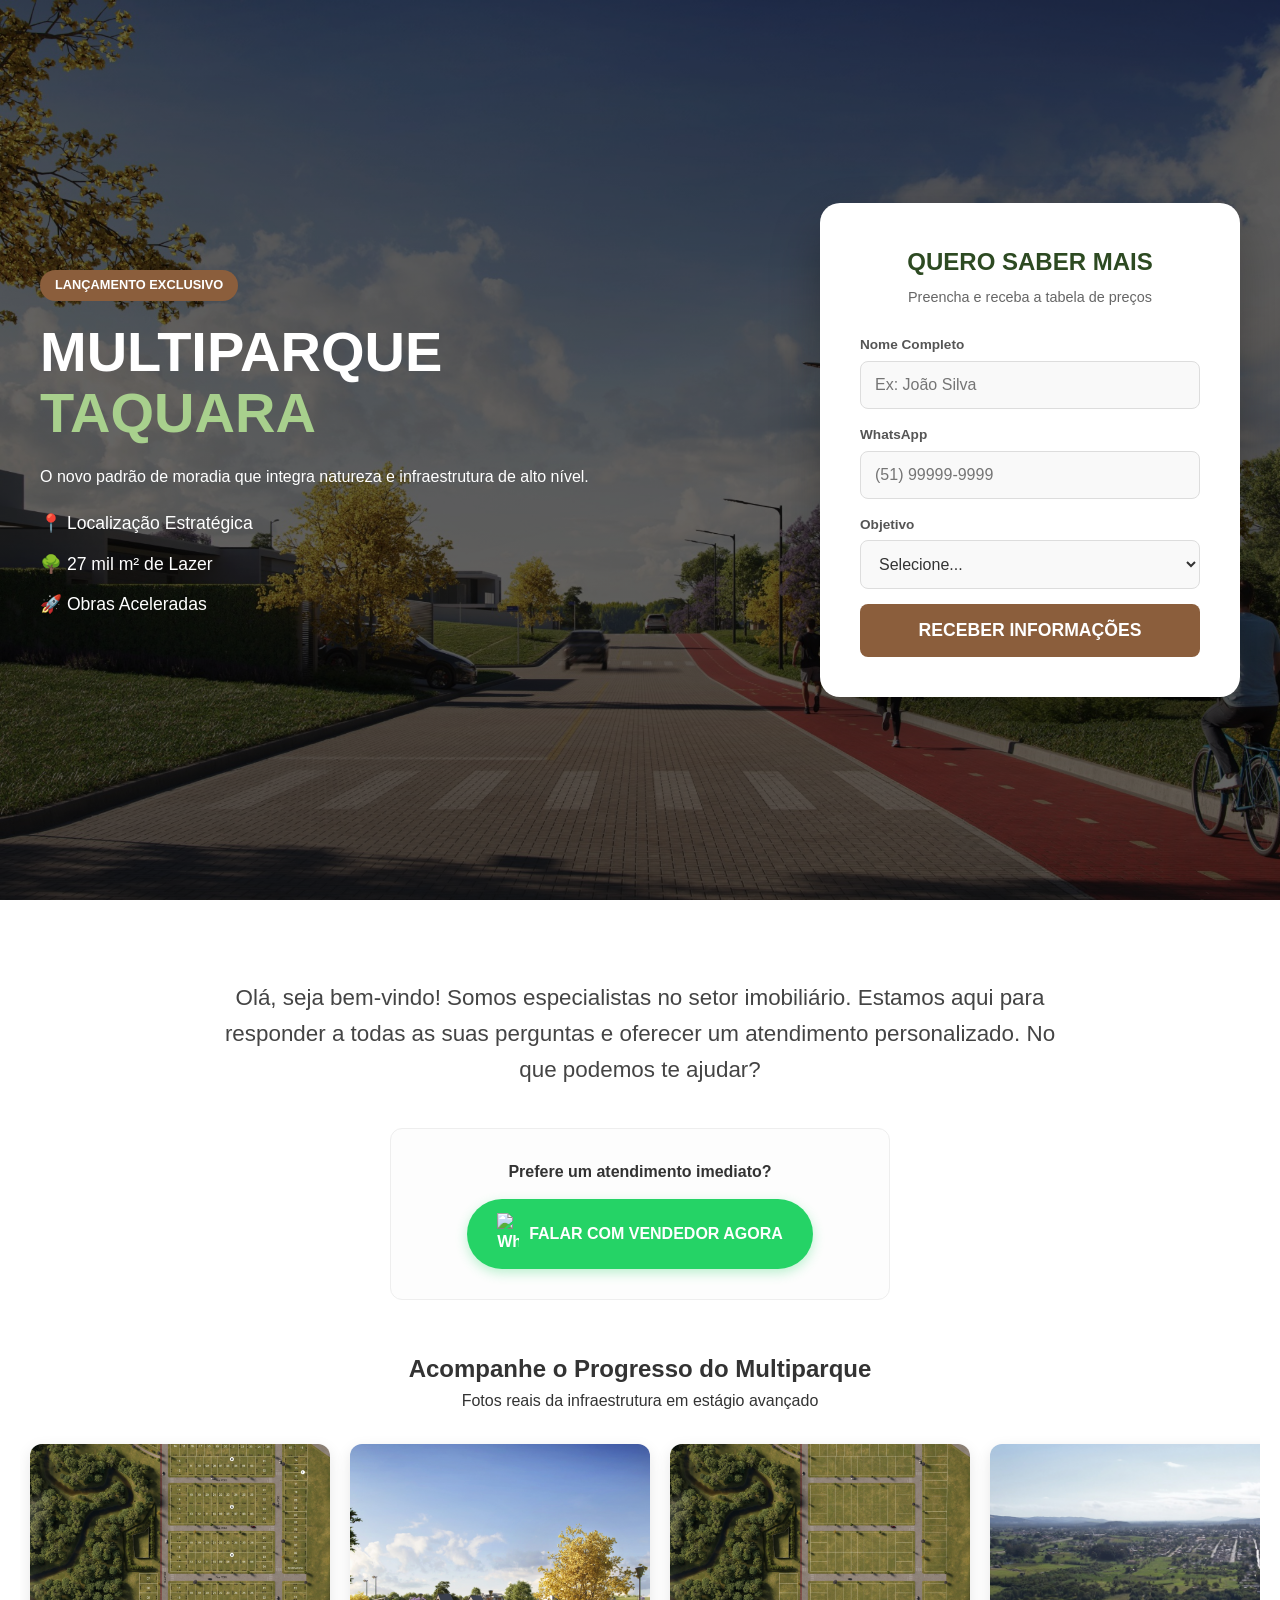
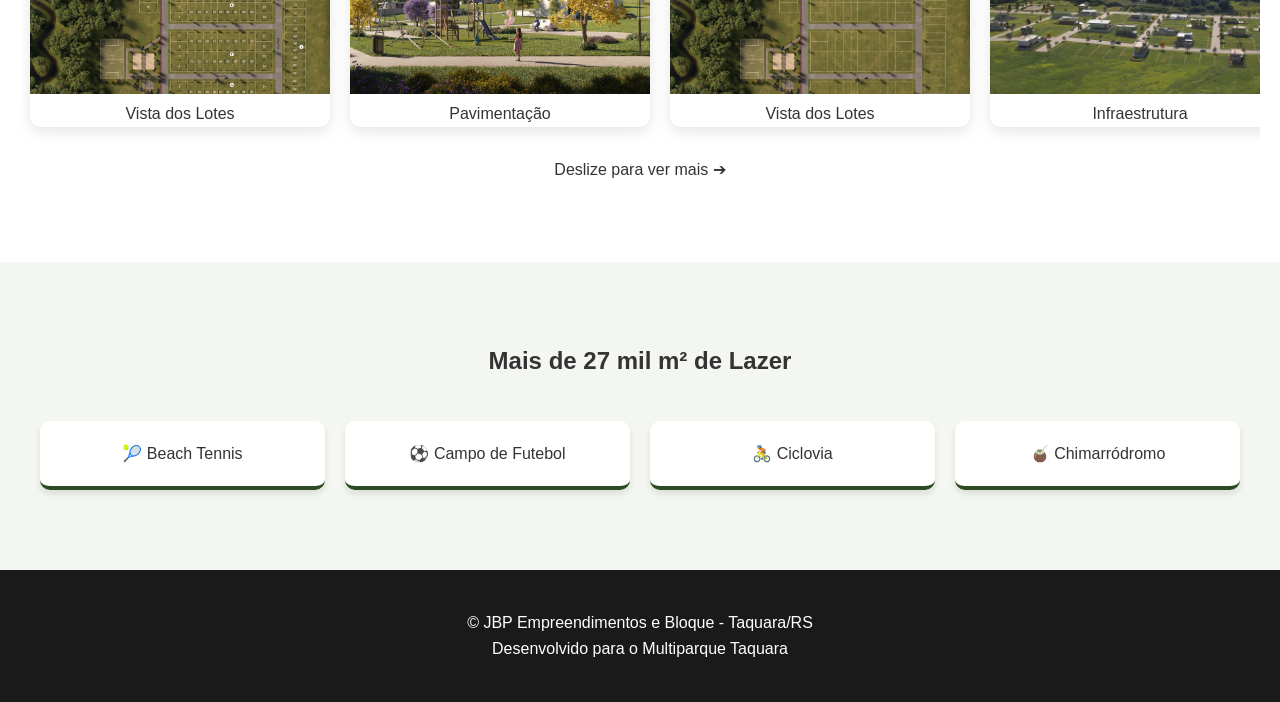
==== index.html @ 9bfda14d "Update index.html" ====
<!DOCTYPE html>
<html lang="pt-br">
<head>
    <!-- Google tag (gtag.js) -->
    <script async src="https://www.googletagmanager.com/gtag/js?id=AW-18096893362"></script>
    <script>
      window.dataLayer = window.dataLayer || [];
      function gtag(){dataLayer.push(arguments);}
      gtag('js', new Date());

      gtag('config', 'AW-18096893362');
    </script>
    <meta charset="UTF-8">
    <meta name="viewport" content="width=device-width, initial-scale=1.0">
    <title>Multiparque Taquara - Seu Novo Padrão de Moradia</title>
    <link rel="stylesheet" href="style.css">
</head>
<body>

    <header class="hero">
        <div class="hero-container">
            <div class="hero-content-left">
                <span class="tag-lancamento">LANÇAMENTO EXCLUSIVO</span>
                <h1>MULTIPARQUE <br><span>TAQUARA</span></h1>
                <p>O novo padrão de moradia que integra natureza e infraestrutura de alto nível.</p>
                <ul class="hero-features">
                    <li>📍 Localização Estratégica</li>
                    <li>🌳 27 mil m² de Lazer</li>
                    <li>🚀 Obras Aceleradas</li>
                </ul>
            </div>

            <div class="hero-form-card">
                <div class="form-header">
                    <h3>QUERO SABER MAIS</h3>
                    <p>Preencha e receba a tabela de preços</p>
                </div>
                <form id="formLeadRapido">
                    <div class="input-group">
                        <label for="nome">Nome Completo</label>
                        <input type="text" id="nome" name="nome" placeholder="Ex: João Silva" required>
                    </div>
                    <div class="input-group">
                        <label for="whatsapp">WhatsApp</label>
                        <input type="tel" id="whatsapp" name="whatsapp" placeholder="(51) 99999-9999" required>
                    </div>
                    <div class="input-group">
                        <label for="objetivo">Objetivo</label>
                        <select id="objetivo" name="objetivo" required>
                            <option value="">Selecione...</option>
                            <option value="morar">Quero Morar</option>
                            <option value="investir">Quero Investir</option>
                        </select>
                    </div>
                    <button type="submit" class="btn-submit">RECEBER INFORMAÇÕES</button>
                </form>
            </div>
        </div>
    </header>

    <section id="obras" class="obra-section">
        <div class="welcome-text" style="max-width: 900px; margin: 0 auto 40px auto; padding: 0 20px;">
            <h1 style="font-size: 1.4rem; line-height: 1.6; color: #444; font-weight: 500;">
                Olá, seja bem-vindo! Somos especialistas no setor imobiliário. Estamos aqui para responder a todas as suas perguntas e oferecer um atendimento personalizado. No que podemos te ajudar?
            </h1>
        </div>

        <div class="atendimento-whatsapp" style="text-align: center; margin-bottom: 50px; padding: 30px; background: #fdfdfd; border-radius: 12px; border: 1px solid #eee; display: inline-block; width: 100%; max-width: 500px;">
            <p style="font-weight: bold; margin-bottom: 15px; color: #333;">Prefere um atendimento imediato?</p>
            <a href="https://wa.me/5551992201909?text=Olá! Estou no site do MultiParque Taquara e gostaria de mais informações." 
                target="_blank" 
                style="background-color: #25D366; color: white; padding: 14px 30px; border-radius: 50px; text-decoration: none; font-weight: bold; display: inline-flex; align-items: center; gap: 10px; transition: 0.3s; box-shadow: 0 4px 12px rgba(37, 211, 102, 0.3);">
                <img src="https://upload.wikimedia.org/wikipedia/commons/6/6b/WhatsApp.svg" width="22" alt="WhatsApp">
                FALAR COM VENDEDOR AGORA
            </a>
        </div> 

        <h2>Acompanhe o Progresso do Multiparque</h2>
        <p>Fotos reais da infraestrutura em estágio avançado</p>
        
        <div class="obra-grid">
            <div class="obra-card">
                <img src="obra1.jpeg" alt="Vista dos Lotes Multiparque">
                <div class="obra-label">Vista dos Lotes</div>
            </div>
            <div class="obra-card">
                <img src="obra2.jpeg" alt="Pavimentação Multiparque">
                <div class="obra-label">Pavimentação</div>
            </div>
            <div class="obra-card">
                <img src="obra3.jpeg" alt="Lotes Disponíveis">
                <div class="obra-label">Vista dos Lotes</div>
            </div>
            <div class="obra-card">
                <img src="obra4.jpeg" alt="Infraestrutura Multiparque">
                <div class="obra-label">Infraestrutura</div>
            </div>
            <div class="obra-card">
                <img src="obra5.jpeg" alt="Pavimentação Final">
                <div class="obra-label">Pavimentação Final</div>
            </div>
        </div>
        <div class="scroll-hint">Deslize para ver mais ➔</div>
    </section>

    <section class="info">
        <h2>Mais de 27 mil m² de Lazer</h2>
        <div class="grid">
            <div class="item">🎾 Beach Tennis</div>
            <div class="item">⚽ Campo de Futebol</div>
            <div class="item">🚴 Ciclovia</div>
            <div class="item">🧉 Chimarródromo</div>
        </div>
    </section>

    <footer>
        <p>© JBP Empreendimentos e Bloque - Taquara/RS</p>
        <p>Desenvolvido para o Multiparque Taquara</p>
    </footer>

    <script src="https://cdn.jsdelivr.net/npm/@supabase/supabase-js@2"></script>
    <script src="script.js"></script>
</body>
</html>
---- style.css ----
/* ================== VARIÁVEIS ================== */
:root {
    --primary-green: #2d4a22;
    --accent-brown: #8b5e3c;
    --light-bg: #f4f7f1;
    --white: #ffffff;
    --dark-text: #333;
    --transition: 0.3s ease;
}

/* RESET */
* {
    margin: 0;
    padding: 0;
    box-sizing: border-box;
    font-family: 'Segoe UI', Tahoma, Geneva, Verdana, sans-serif;
}

body {
    background-color: var(--light-bg);
    color: var(--dark-text);
    line-height: 1.6;
    overflow-x: hidden;
}

/* ================== HERO ================== */
.hero {
    min-height: 100vh;
    background: linear-gradient(rgba(0,0,0,0.6), rgba(0,0,0,0.6)), url('obra5.jpeg') no-repeat;
    background-size: cover;
    background-position: center;
    background-attachment: fixed;
    display: flex;
    align-items: center;
    padding: 80px 20px;
}

.hero-container {
    max-width: 1200px;
    margin: 0 auto;
    display: flex;
    justify-content: space-between;
    align-items: center;
    gap: 40px;
    width: 100%;
}

.hero-content-left {
    flex: 1;
    color: white;
}

.tag-lancamento {
    background: var(--accent-brown);
    padding: 5px 15px;
    border-radius: 50px;
    font-size: 0.8rem;
    font-weight: bold;
    display: inline-block;
}

.hero-content-left h1 {
    font-size: clamp(2.5rem, 5vw, 3.5rem);
    line-height: 1.1;
    margin: 20px 0;
}

.hero-content-left h1 span { color: #a8d08d; }

.hero-features { list-style: none; margin-top: 20px; }
.hero-features li { margin-bottom: 12px; font-size: 1.1rem; }

/* ================== FORMULÁRIO (CARD) ================== */
.hero-form-card {
    background: #ffffff;
    padding: 40px;
    border-radius: 20px;
    box-shadow: 0 25px 50px rgba(0,0,0,0.3);
    width: 100%;
    max-width: 420px;
    position: relative;
    z-index: 2;
}

.form-header { text-align: center; margin-bottom: 25px; }
.form-header h3 { color: var(--primary-green); font-size: 1.5rem; margin-bottom: 5px; }
.form-header p { font-size: 0.9rem; color: #666; }

.input-group { margin-bottom: 15px; text-align: left; }
.input-group label { display: block; font-size: 0.85rem; font-weight: bold; margin-bottom: 5px; color: #555; }
.input-group input, .input-group select {
    width: 100%; padding: 14px; border: 1px solid #ddd; border-radius: 8px;
    background: #f9f9f9; font-size: 16px; color: #333;
}

.btn-submit {
    width: 100%; padding: 16px; background: var(--accent-brown); color: white;
    border: none; border-radius: 8px; font-weight: bold; font-size: 1.1rem;
    cursor: pointer; transition: var(--transition);
}

.btn-submit:hover { background: var(--primary-green); transform: translateY(-2px); }

/* ================== SEÇÕES DE CONTEÚDO (FIX ABAIXO) ================== */
.obra-section, .info, .cta-final {
    width: 100%;
    padding: 80px 20px;
    text-align: center;
}

.obra-section { background-color: var(--white); }

.obra-grid {
    display: flex; gap: 20px; overflow-x: auto; padding: 30px 10px;
    scroll-snap-type: x mandatory;
}

.obra-card {
    flex: 0 0 300px; scroll-snap-align: center; border-radius: 12px;
    overflow: hidden; box-shadow: 0 5px 15px rgba(0,0,0,0.1);
}

.obra-card img { width: 100%; height: 250px; object-fit: cover; }

/* ================== GRID INFO ================== */
.grid {
    display: grid;
    grid-template-columns: repeat(auto-fit, minmax(200px, 1fr));
    gap: 20px;
    max-width: 1200px;
    margin: 40px auto 0;
}

.item {
    background: var(--white); padding: 20px; border-radius: 10px;
    box-shadow: 0 4px 6px rgba(0,0,0,0.1); border-bottom: 4px solid var(--primary-green);
}

/* ================== CTA FINAL (RESTAURADO) ================== */
.cta-final {
    background: linear-gradient(135deg, #1f3a3d, #2d4a22);
    color: white;
}

.cta-container { max-width: 800px; margin: 0 auto; }
.cta-final h2 { font-size: 2.5rem; margin-bottom: 15px; }
.cta-final p { margin-bottom: 30px; opacity: 0.9; }

.btn-oferta {
    background: var(--accent-brown); color: white; padding: 18px 35px;
    border: none; border-radius: 8px; font-size: 1.1rem; font-weight: bold;
    cursor: pointer; transition: var(--transition);
}

.btn-oferta:hover { background: #a47653; transform: scale(1.05); }

/* ================== MODAL ================== */
.modal {
    display: none; position: fixed; z-index: 9999; inset: 0;
    background: rgba(0,0,0,0.8); backdrop-filter: blur(8px);
    justify-content: center; align-items: center; padding: 20px;
}

.modal-content {
    background: white; padding: 40px; border-radius: 20px;
    max-width: 500px; width: 100%; text-align: center; position: relative;
}

.preco-box { background: #f8f9fa; padding: 20px; border-radius: 15px; margin: 20px 0; }
.por { font-size: 2rem; font-weight: bold; color: var(--primary-green); display: block; }
.de { text-decoration: line-through; color: #999; font-size: 1rem; }

.close { position: absolute; top: 15px; right: 20px; font-size: 28px; cursor: pointer; color: #999; }

/* ================== FOOTER ================== */
footer { background: #1a1a1a; color: white; padding: 40px 20px; text-align: center; }

/* ================== AJUSTES MOBILE ================== */
@media (max-width: 992px) {
    .hero { background-attachment: scroll; padding: 60px 15px; height: auto; }
    .hero-container { flex-direction: column; text-align: center; }
    
    .hero-form-card {
        background: #ffffff !important;
        margin-top: 30px;
        padding: 30px 20px;
        max-width: 100%;
        display: block !important; /* Garante que o card apareça como bloco branco */
    }

    .cta-final h2 { font-size: 2rem; }
}

@media (max-width: 480px) {
    .hero-content-left h1 { font-size: 1.8rem; }
    .grid { grid-template-columns: 1fr; }
    .obra-card { flex: 0 0 280px; }
}
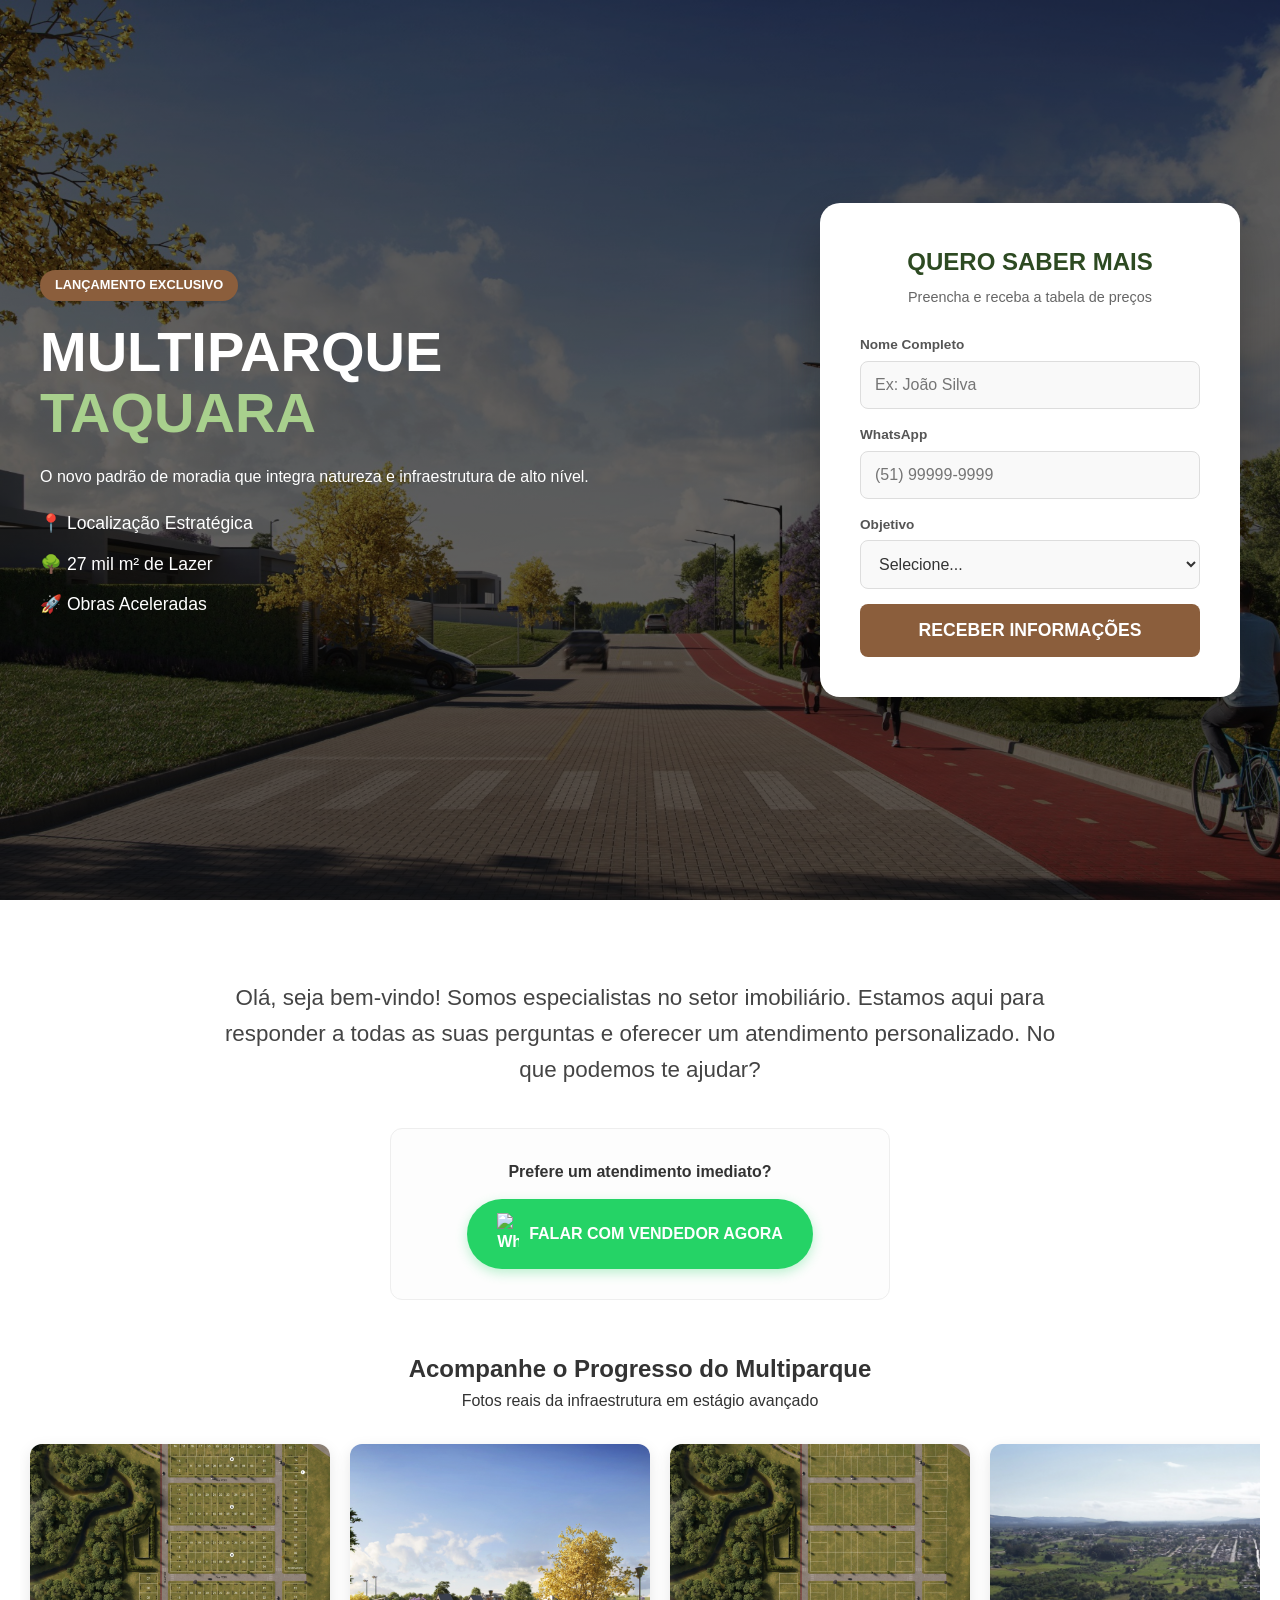
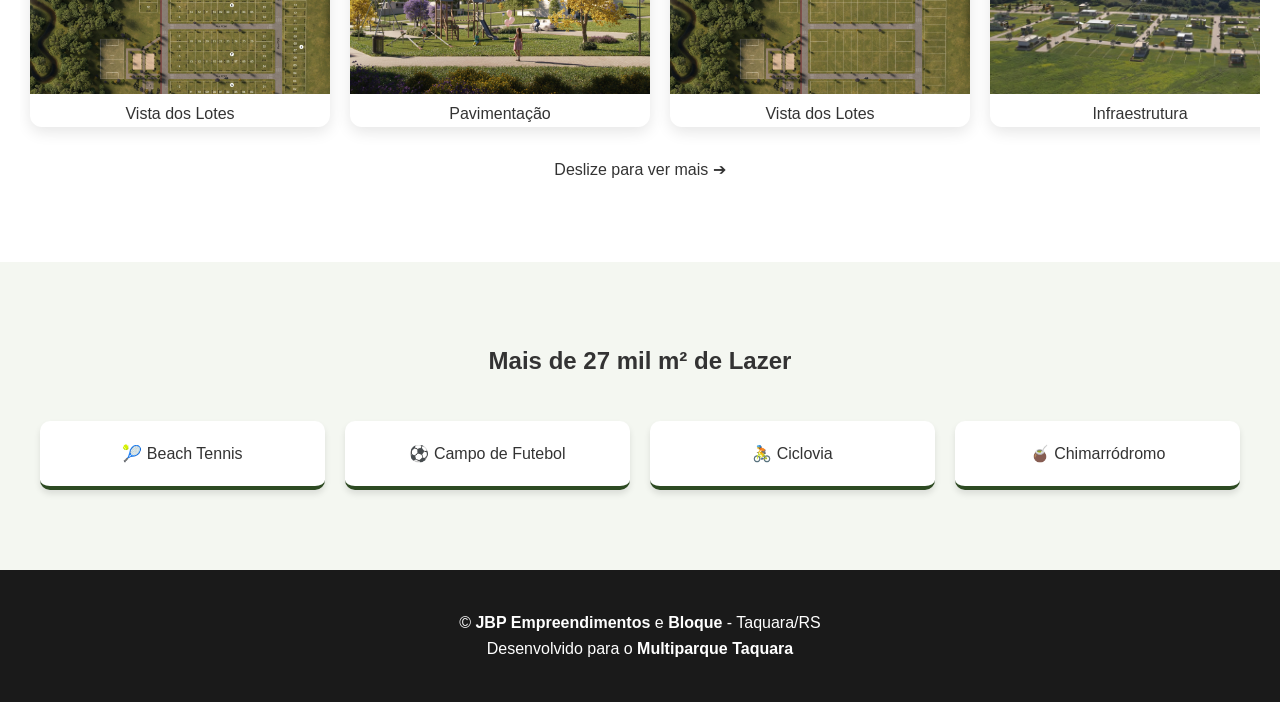
==== commit 404d8e80: "Update index.html" ====
--- a/index.html
+++ b/index.html
@@ -1,6 +1,32 @@
 <!DOCTYPE html>
 <html lang="pt-br">
 <head>
+    <script>
+      gtag('event', 'conversion', {
+      'send_to': 'AW-18096893362/J7iMCO-YrZ0cELLborVD',
+      'value': 1.0,
+      'currency': 'BRL'
+      });
+    </script>
+    <!-- Event snippet for Enviar formulário de lead conversion page
+    In your html page, add the snippet and call gtag_report_conversion when someone clicks on the chosen link or button. -->
+    <script>
+        function gtag_report_conversion(url) {
+          var callback = function () {
+            if (typeof(url) != 'undefined') {
+              window.location = url;
+            }
+          };
+          gtag('event', 'conversion', {
+          'send_to': 'AW-18096893362/J7iMCO-YrZ0cELLborVD',
+          'value': 1.0,
+          'currency': 'BRL',
+          'event_callback': callback
+        });
+          return false;
+        }
+    </script>
+
     <!-- Google tag (gtag.js) -->
     <script async src="https://www.googletagmanager.com/gtag/js?id=AW-18096893362"></script>
     <script>
@@ -114,8 +140,13 @@
     </section>
 
     <footer>
-        <p>© JBP Empreendimentos e Bloque - Taquara/RS</p>
-        <p>Desenvolvido para o Multiparque Taquara</p>
+        <p>
+        © <a href="https://www.instagram.com/jbp.empreendimentos/" target="_blank" style="text-decoration: none; color: inherit; font-weight: bold;">JBP Empreendimentos</a> e 
+        <a href="https://www.instagram.com/bloqueoficial/" target="_blank" style="text-decoration: none; color: inherit; font-weight: bold;">Bloque</a> - Taquara/RS
+        </p>
+        <p>
+        Desenvolvido para o <a href="https://www.instagram.com/soaresdelimacorretor/" target="_blank" style="text-decoration: none; color: inherit; font-weight: bold;">Multiparque Taquara</a>
+        </p>
     </footer>
 
     <script src="https://cdn.jsdelivr.net/npm/@supabase/supabase-js@2"></script>
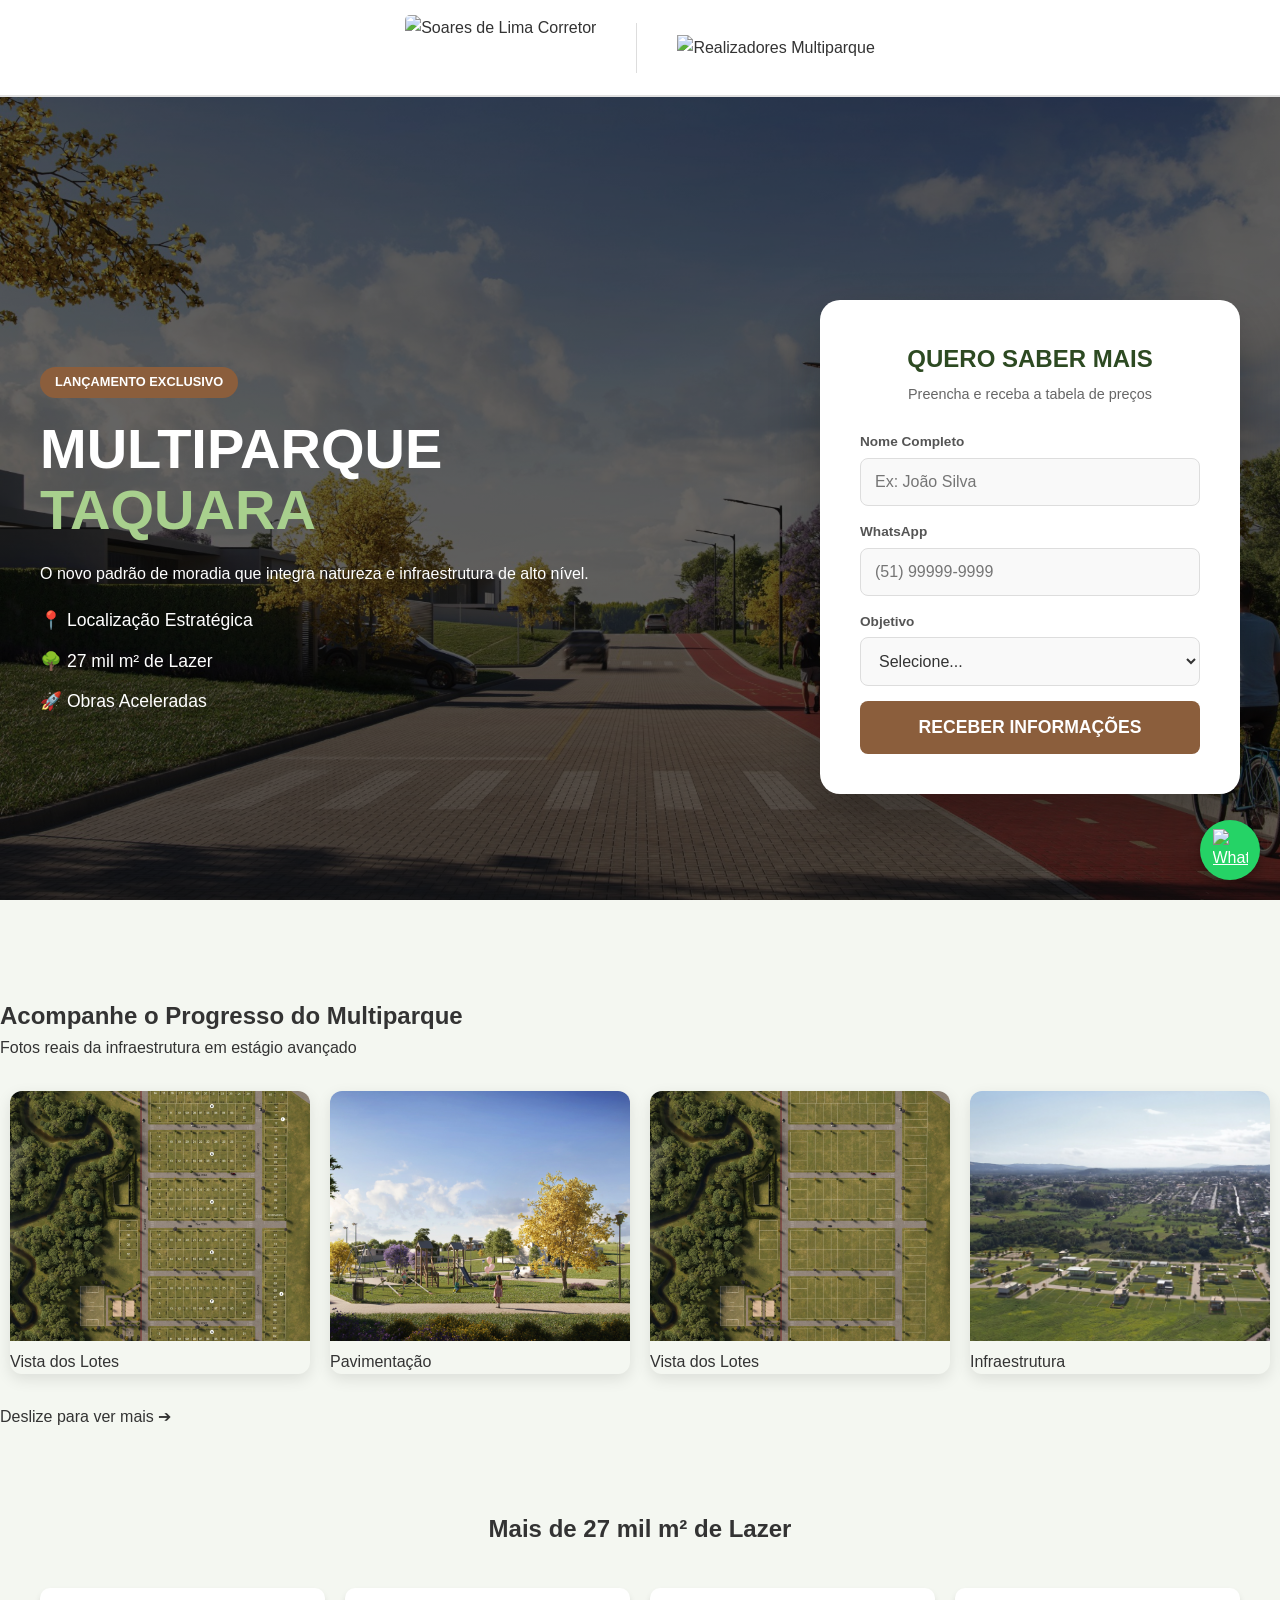
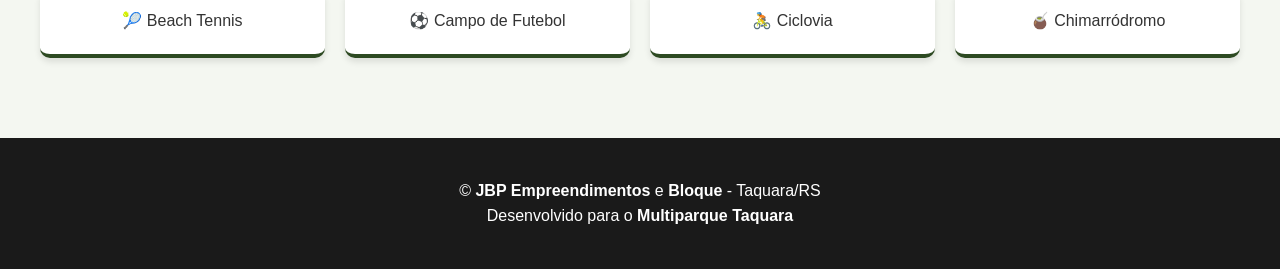
==== commit 4a352170: "Update index.html" ====
--- a/index.html
+++ b/index.html
@@ -42,6 +42,30 @@
     <link rel="stylesheet" href="style.css">
 </head>
 <body>
+    <!-- 1. Banner "Linha de Chegada" Centralizado (Corretor + Realizadores) -->
+<div class="brand-header" style="background: #ffffff; width: 100%; border-bottom: 2px solid #e0e0e0; padding: 15px 0; display: flex; justify-content: center; align-items: center; gap: 40px; flex-wrap: wrap;">
+    
+    <!-- [PRIMEIRO] Logo do Corretor Soares de Lima -->
+    <div style="display: flex; align-items: center;">
+        <img src="Logomarca.jpg" alt="Soares de Lima Corretor" style="height: 65px; width: auto; border-radius: 5px;">
+    </div>
+
+    <!-- Linha Divisória Vertical sutil -->
+    <div style="width: 1px; height: 50px; background: #ddd; display: block;"></div>
+
+    <!-- [SEGUNDO] Banner dos Realizadores e Donos (Bloque, MultiParque e JBP) -->
+    <div style="display: flex; align-items: center;">
+        <img src="Bannerhead.jpg" alt="Realizadores Multiparque" style="max-width: 480px; height: auto;">
+    </div>
+</div>
+
+<!-- 2. Botão WhatsApp Flutuante (Permanente) -->
+<a href="https://wa.me/5551992201909?text=Olá! Estou no site do MultiParque Taquara e gostaria de mais informações." 
+   target="_blank" 
+   class="whatsapp-float" 
+   style="position: fixed; bottom: 20px; right: 20px; z-index: 1000; background-color: #25D366; color: white; width: 60px; height: 60px; border-radius: 50px; display: flex; justify-content: center; align-items: center; box-shadow: 0 4px 12px rgba(0,0,0,0.3); transition: 0.3s;">
+    <img src="https://upload.wikimedia.org/wikipedia/commons/6/6b/WhatsApp.svg" width="35" alt="WhatsApp">
+</a>
 
     <header class="hero">
         <div class="hero-container">
@@ -83,23 +107,6 @@
             </div>
         </div>
     </header>
-
-    <section id="obras" class="obra-section">
-        <div class="welcome-text" style="max-width: 900px; margin: 0 auto 40px auto; padding: 0 20px;">
-            <h1 style="font-size: 1.4rem; line-height: 1.6; color: #444; font-weight: 500;">
-                Olá, seja bem-vindo! Somos especialistas no setor imobiliário. Estamos aqui para responder a todas as suas perguntas e oferecer um atendimento personalizado. No que podemos te ajudar?
-            </h1>
-        </div>
-
-        <div class="atendimento-whatsapp" style="text-align: center; margin-bottom: 50px; padding: 30px; background: #fdfdfd; border-radius: 12px; border: 1px solid #eee; display: inline-block; width: 100%; max-width: 500px;">
-            <p style="font-weight: bold; margin-bottom: 15px; color: #333;">Prefere um atendimento imediato?</p>
-            <a href="https://wa.me/5551992201909?text=Olá! Estou no site do MultiParque Taquara e gostaria de mais informações." 
-                target="_blank" 
-                style="background-color: #25D366; color: white; padding: 14px 30px; border-radius: 50px; text-decoration: none; font-weight: bold; display: inline-flex; align-items: center; gap: 10px; transition: 0.3s; box-shadow: 0 4px 12px rgba(37, 211, 102, 0.3);">
-                <img src="https://upload.wikimedia.org/wikipedia/commons/6/6b/WhatsApp.svg" width="22" alt="WhatsApp">
-                FALAR COM VENDEDOR AGORA
-            </a>
-        </div> 
 
         <h2>Acompanhe o Progresso do Multiparque</h2>
         <p>Fotos reais da infraestrutura em estágio avançado</p>
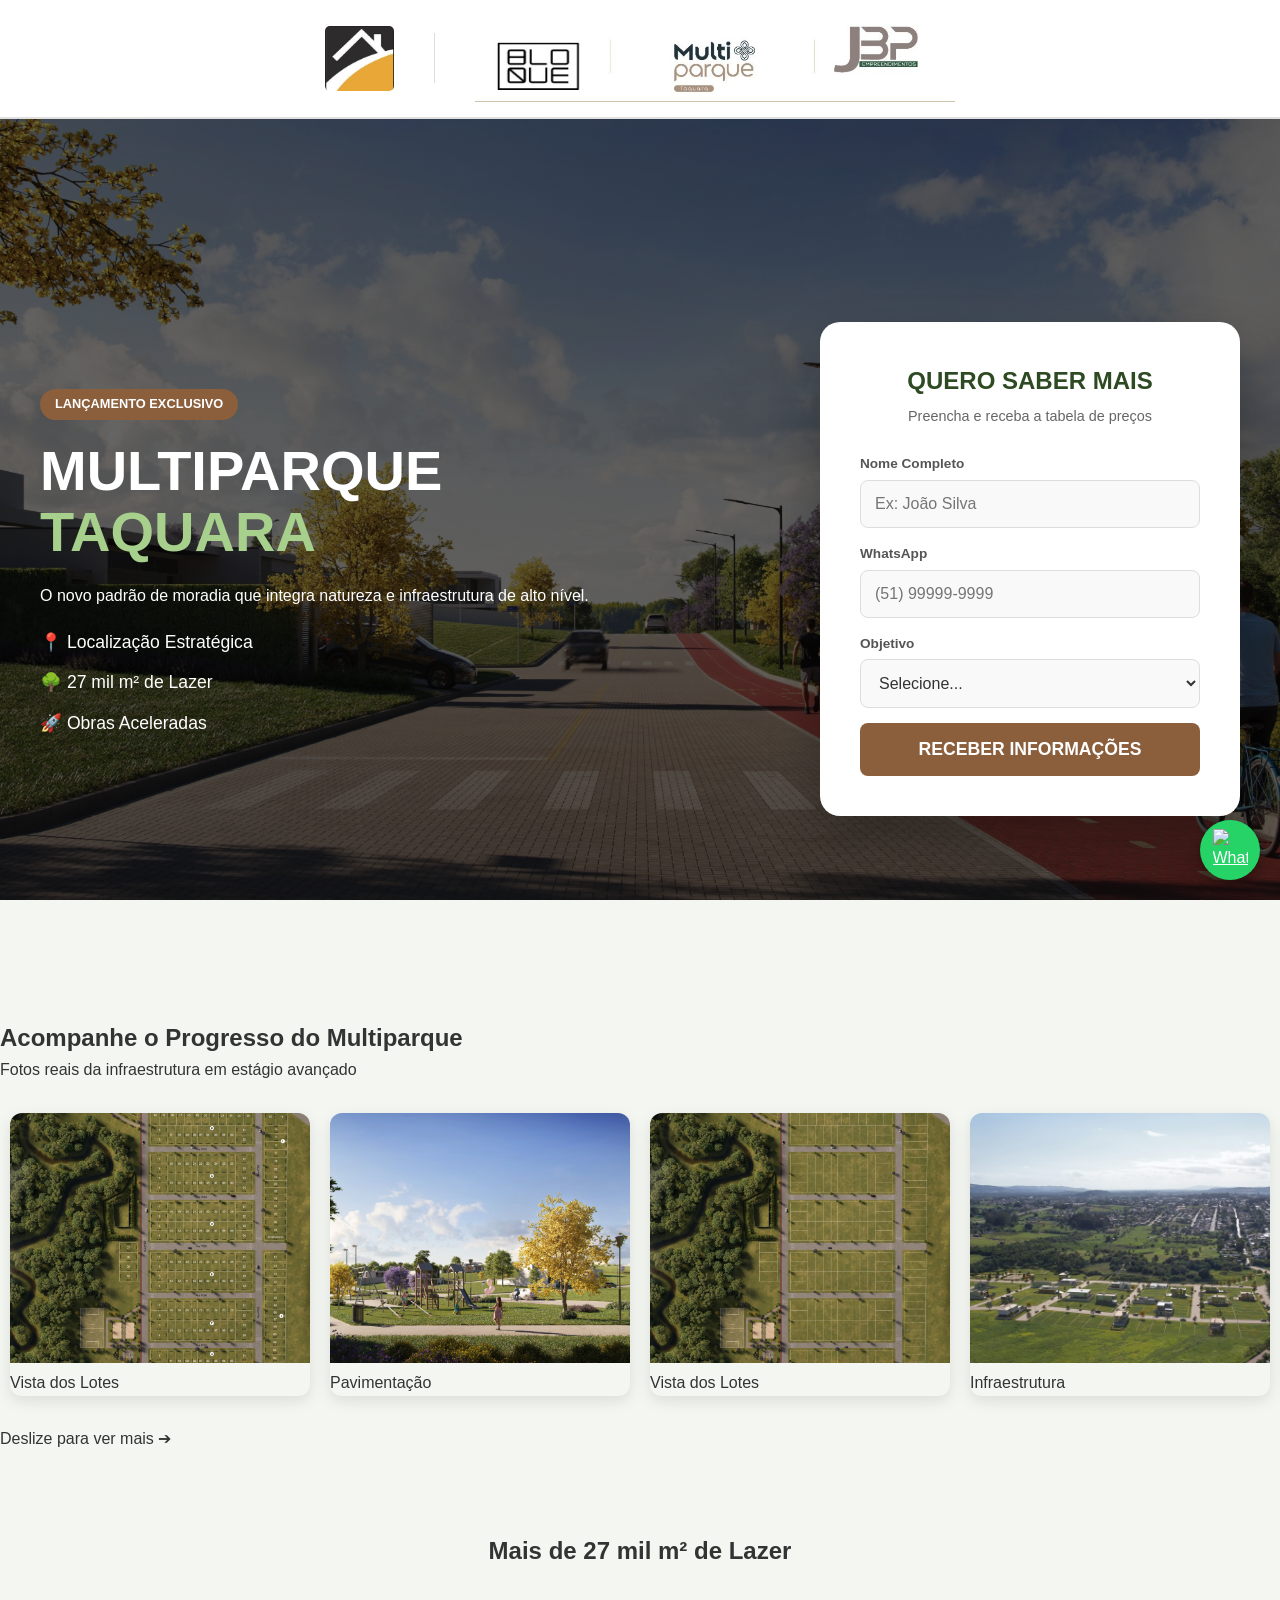
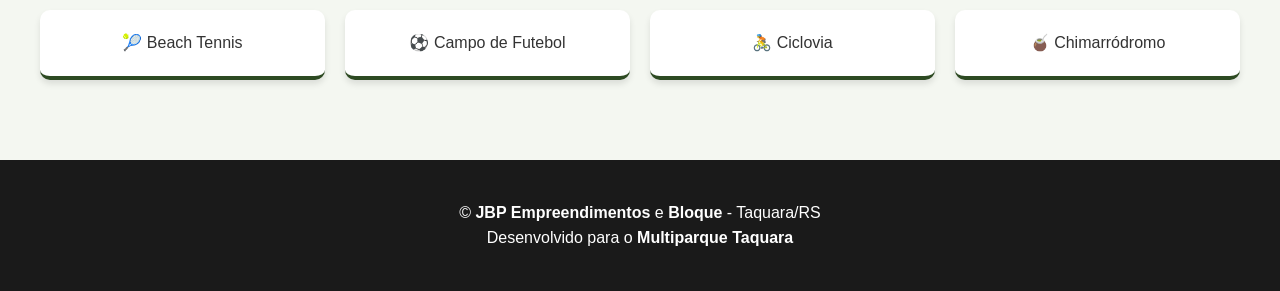
==== commit 60344042: "Update index.html" ====
--- a/index.html
+++ b/index.html
@@ -47,7 +47,7 @@
     
     <!-- [PRIMEIRO] Logo do Corretor Soares de Lima -->
     <div style="display: flex; align-items: center;">
-        <img src="Logomarca.jpg" alt="Soares de Lima Corretor" style="height: 65px; width: auto; border-radius: 5px;">
+        <img src="Logomarca .jpg" alt="Soares de Lima Corretor" style="height: 65px; width: auto; border-radius: 5px;">
     </div>
 
     <!-- Linha Divisória Vertical sutil -->
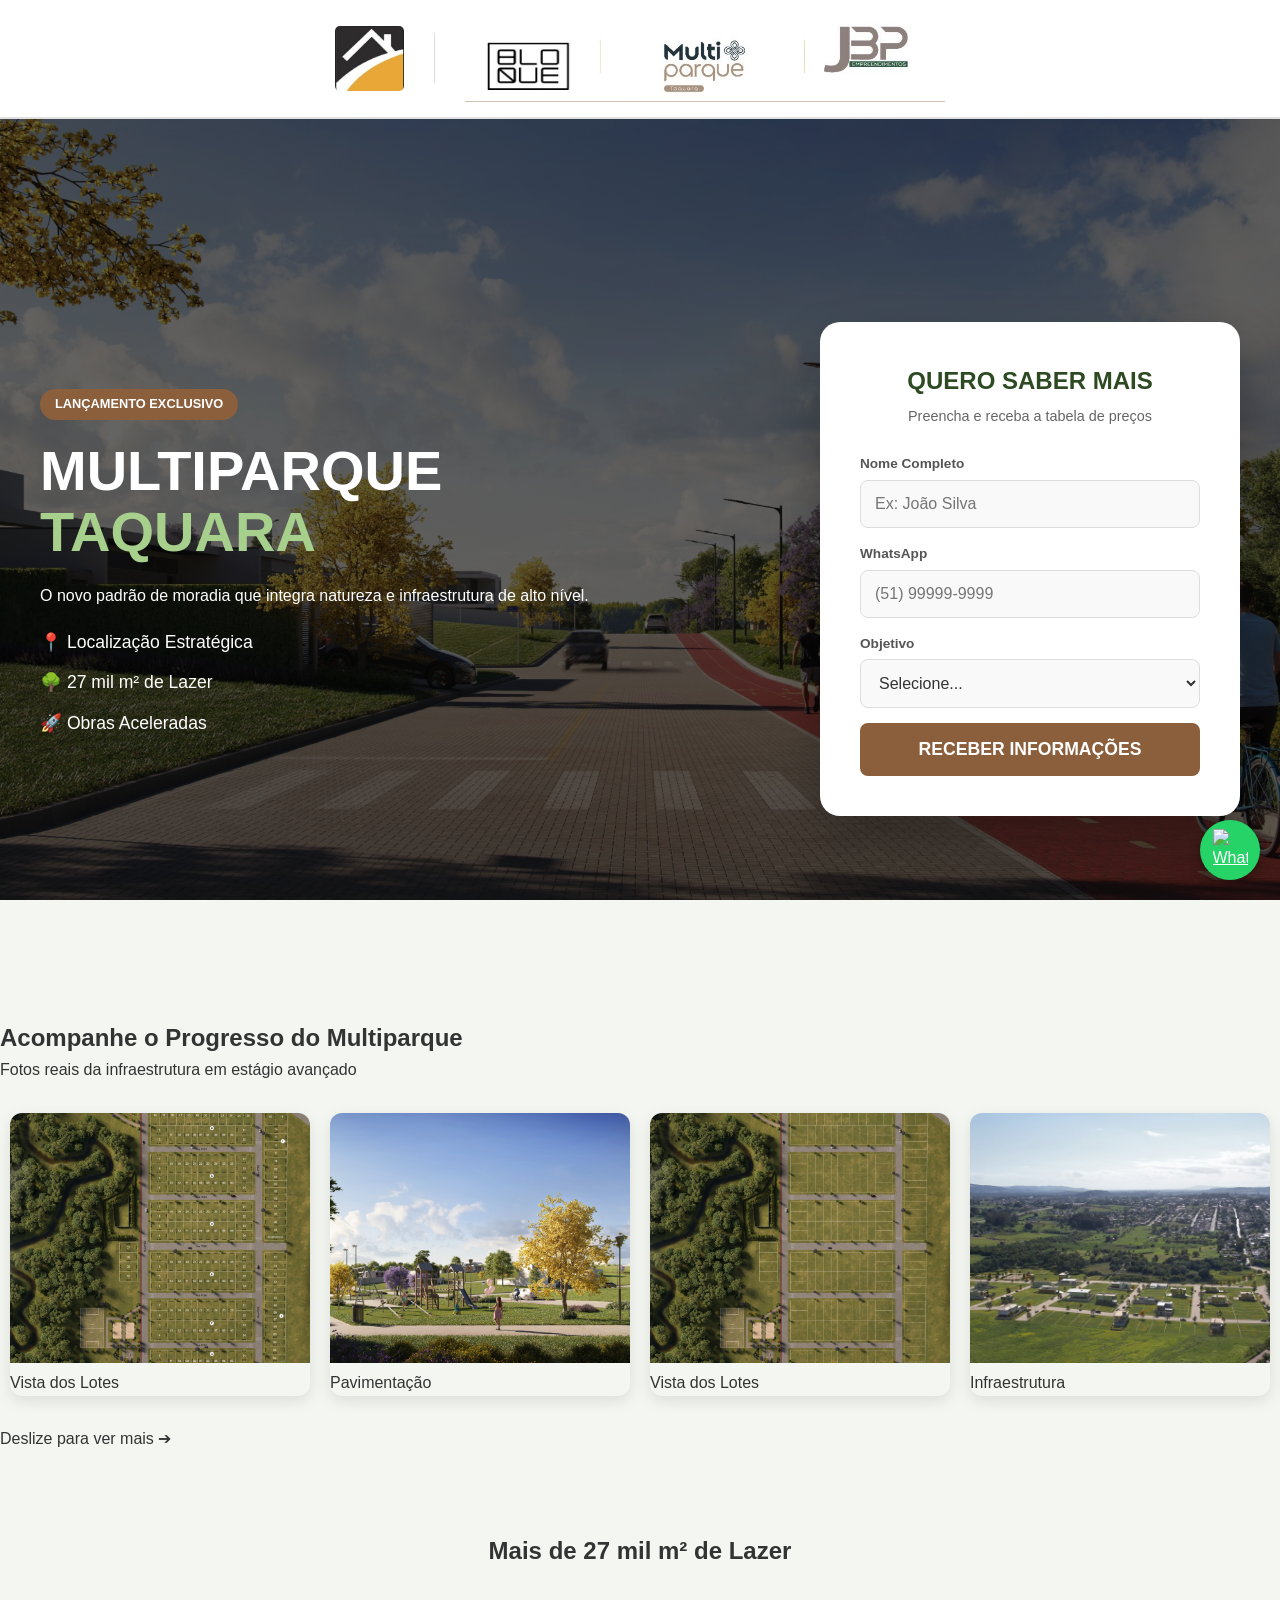
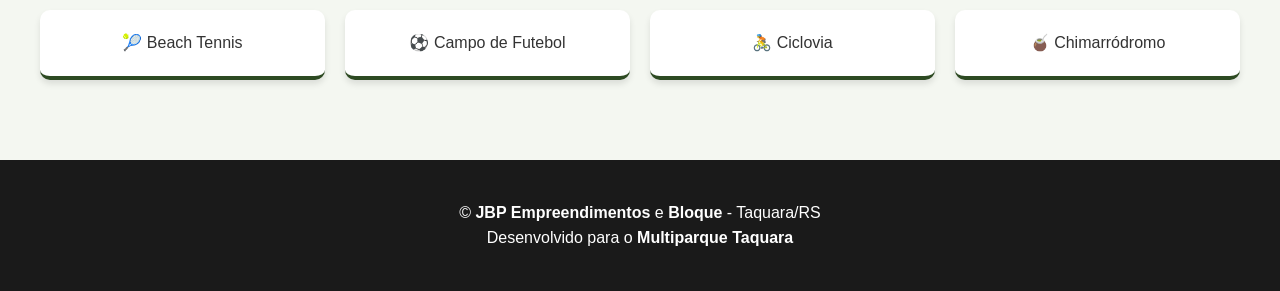
==== commit d154cd65: "Update index.html" ====
--- a/index.html
+++ b/index.html
@@ -42,20 +42,69 @@
     <link rel="stylesheet" href="style.css">
 </head>
 <body>
-    <!-- 1. Banner "Linha de Chegada" Centralizado (Corretor + Realizadores) -->
-<div class="brand-header" style="background: #ffffff; width: 100%; border-bottom: 2px solid #e0e0e0; padding: 15px 0; display: flex; justify-content: center; align-items: center; gap: 40px; flex-wrap: wrap;">
-    
-    <!-- [PRIMEIRO] Logo do Corretor Soares de Lima -->
+<style>
+    /* Estilo base para desktop - Centralizado e Simétrico */
+    .brand-header {
+        background: #ffffff;
+        width: 100%;
+        border-bottom: 2px solid #e0e0e0;
+        padding: 15px 0;
+        display: flex;
+        justify-content: center; /* Mantém a simetria centralizada */
+        align-items: center;
+        gap: 30px;
+        flex-wrap: nowrap; /* Garante que fiquem sempre lado a lado */
+    }
+    
+    .logo-corretor { 
+        height: 65px; 
+        width: auto; 
+        border-radius: 5px; 
+    }
+    
+    .divisor { 
+        width: 1px; 
+        height: 50px; 
+        background: #ddd; 
+    }
+    
+    .banner-realizadores { 
+        max-width: 480px; 
+        height: auto; 
+    }
+
+    /* Ajuste responsivo para celulares */
+    @media (max-width: 600px) {
+        .brand-header {
+            gap: 15px; /* Espaço otimizado para telas pequenas */
+            padding: 10px;
+        }
+        .logo-corretor { 
+            height: 40px; /* Redução proporcional para não ocupar a tela toda */
+        }
+        .divisor { 
+            height: 35px; 
+        }
+        .banner-realizadores { 
+            max-width: 220px; /* Ajuste para caber os 3 logos restantes */
+        }
+    }
+</style>
+
+<!-- Banner "Linha de Chegada" (Corretor + Realizadores) -->
+<div class="brand-header">
+    
+    <!-- Logo do Corretor Soares de Lima em 1º lugar -->
     <div style="display: flex; align-items: center;">
-        <img src="Logomarca .jpg" alt="Soares de Lima Corretor" style="height: 65px; width: auto; border-radius: 5px;">
+        <img src="Logomarca .jpg" alt="Soares de Lima Corretor" class="logo-corretor">
     </div>
 
-    <!-- Linha Divisória Vertical sutil -->
-    <div style="width: 1px; height: 50px; background: #ddd; display: block;"></div>
-
-    <!-- [SEGUNDO] Banner dos Realizadores e Donos (Bloque, MultiParque e JBP) -->
+    <!-- Linha Divisória Vertical -->
+    <div class="divisor"></div>
+
+    <!-- Banner dos Realizadores e Donos (Bloque, MultiParque e JBP) -->
     <div style="display: flex; align-items: center;">
-        <img src="Bannerhead.jpg" alt="Realizadores Multiparque" style="max-width: 480px; height: auto;">
+        <img src="Bannerhead.jpg" alt="Realizadores Multiparque" class="banner-realizadores">
     </div>
 </div>
 
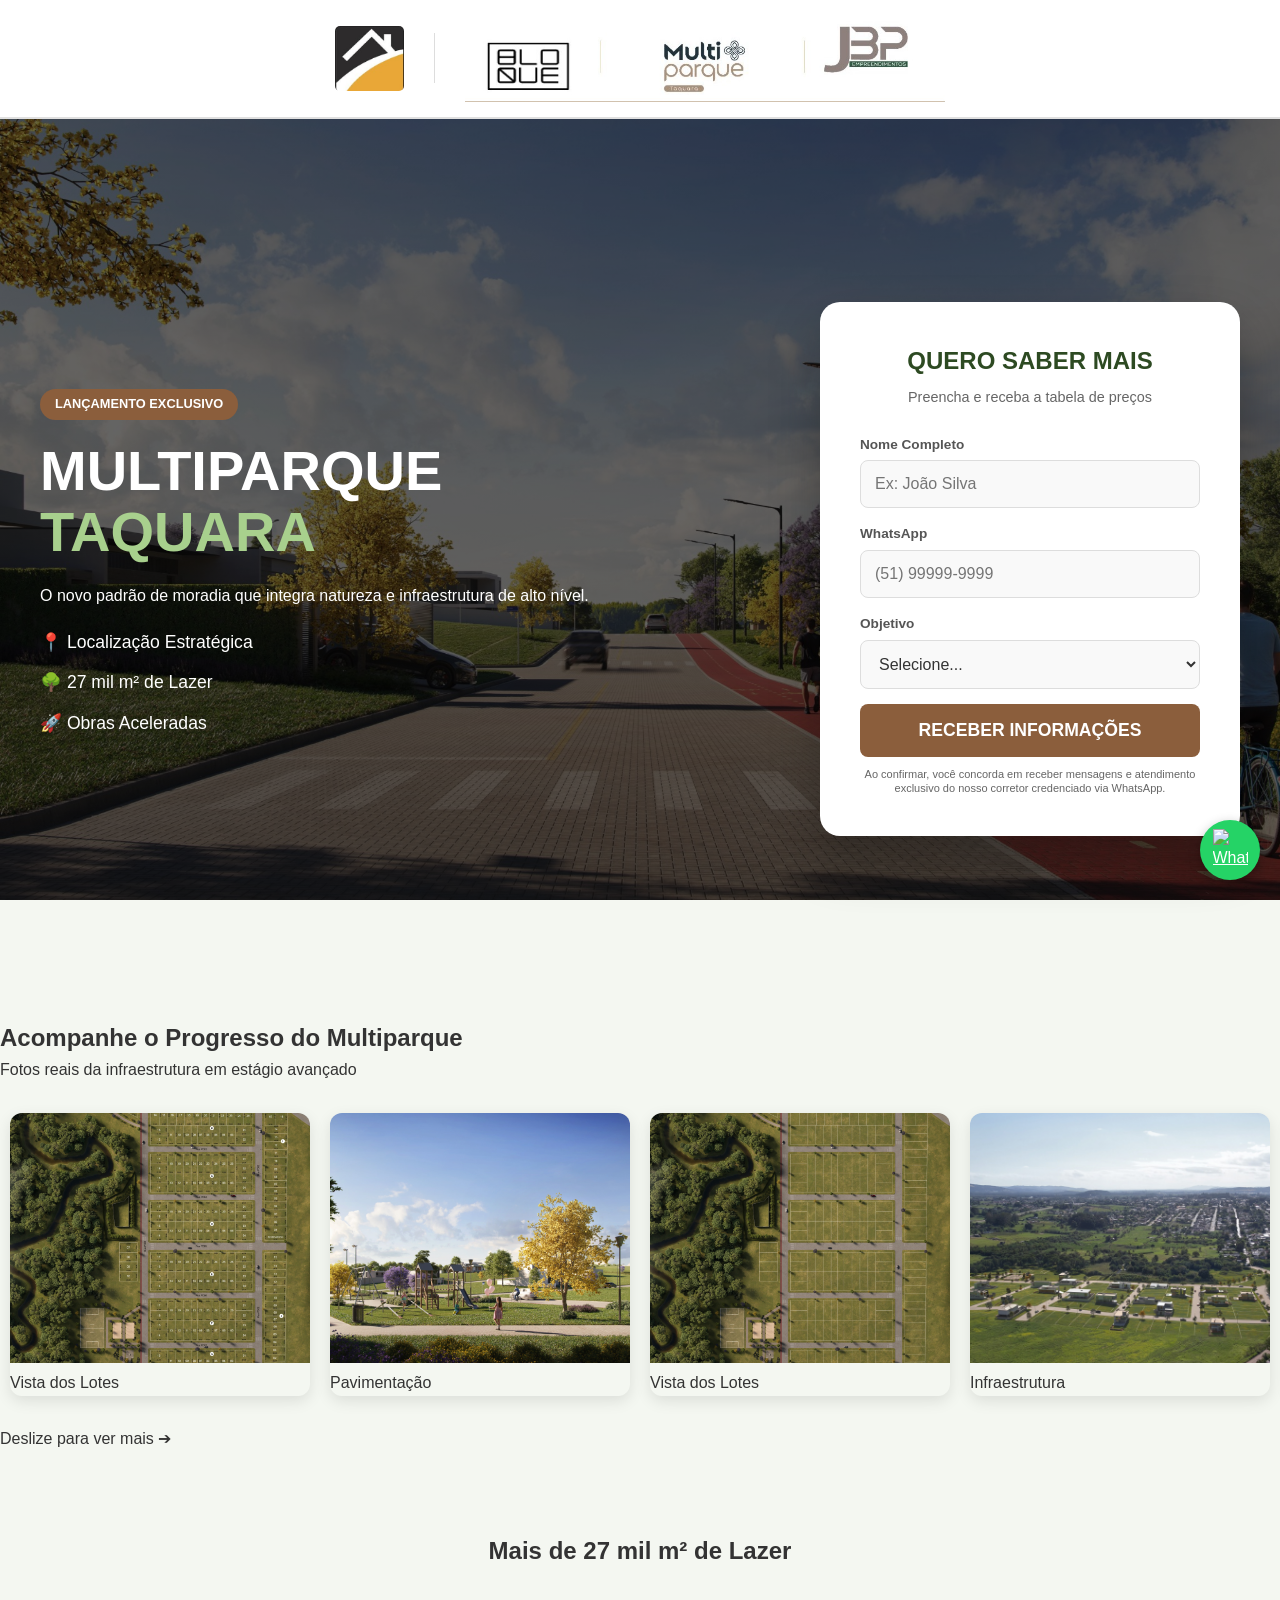
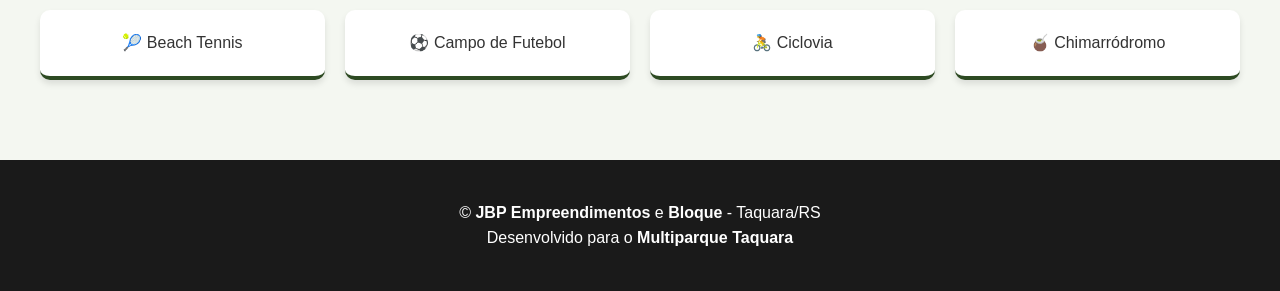
==== commit 3f5c5261: "Update index.html LGPD" ====
--- a/index.html
+++ b/index.html
@@ -73,6 +73,15 @@
         height: auto; 
     }
 
+    /* Estilo para a mensagem da LGPD abaixo do botão */
+    .lgpd-notice {
+        font-size: 11px;
+        color: #666666;
+        text-align: center;
+        margin-top: 10px;
+        line-height: 1.3;
+    }
+
     /* Ajuste responsivo para celulares */
     @media (max-width: 600px) {
         .brand-header {
@@ -93,7 +102,6 @@
 
 <!-- Banner "Linha de Chegada" (Corretor + Realizadores) -->
 <div class="brand-header">
-    
     <!-- Logo do Corretor Soares de Lima em 1º lugar -->
     <div style="display: flex; align-items: center;">
         <img src="Logomarca .jpg" alt="Soares de Lima Corretor" class="logo-corretor">
@@ -110,9 +118,9 @@
 
 <!-- 2. Botão WhatsApp Flutuante (Permanente) -->
 <a href="https://wa.me/5551992201909?text=Olá! Estou no site do MultiParque Taquara e gostaria de mais informações." 
-   target="_blank" 
-   class="whatsapp-float" 
-   style="position: fixed; bottom: 20px; right: 20px; z-index: 1000; background-color: #25D366; color: white; width: 60px; height: 60px; border-radius: 50px; display: flex; justify-content: center; align-items: center; box-shadow: 0 4px 12px rgba(0,0,0,0.3); transition: 0.3s;">
+    target="_blank" 
+    class="whatsapp-float" 
+    style="position: fixed; bottom: 20px; right: 20px; z-index: 1000; background-color: #25D366; color: white; width: 60px; height: 60px; border-radius: 50px; display: flex; justify-content: center; align-items: center; box-shadow: 0 4px 12px rgba(0,0,0,0.3); transition: 0.3s;">
     <img src="https://upload.wikimedia.org/wikipedia/commons/6/6b/WhatsApp.svg" width="35" alt="WhatsApp">
 </a>
 
@@ -152,11 +160,13 @@
                         </select>
                     </div>
                     <button type="submit" class="btn-submit">RECEBER INFORMAÇÕES</button>
+                    <p class="lgpd-notice">Ao confirmar, você concorda em receber mensagens e atendimento exclusivo do nosso corretor credenciado via WhatsApp.</p>
                 </form>
             </div>
         </div>
     </header>
 
+    <section class="obras">
         <h2>Acompanhe o Progresso do Multiparque</h2>
         <p>Fotos reais da infraestrutura em estágio avançado</p>
         
